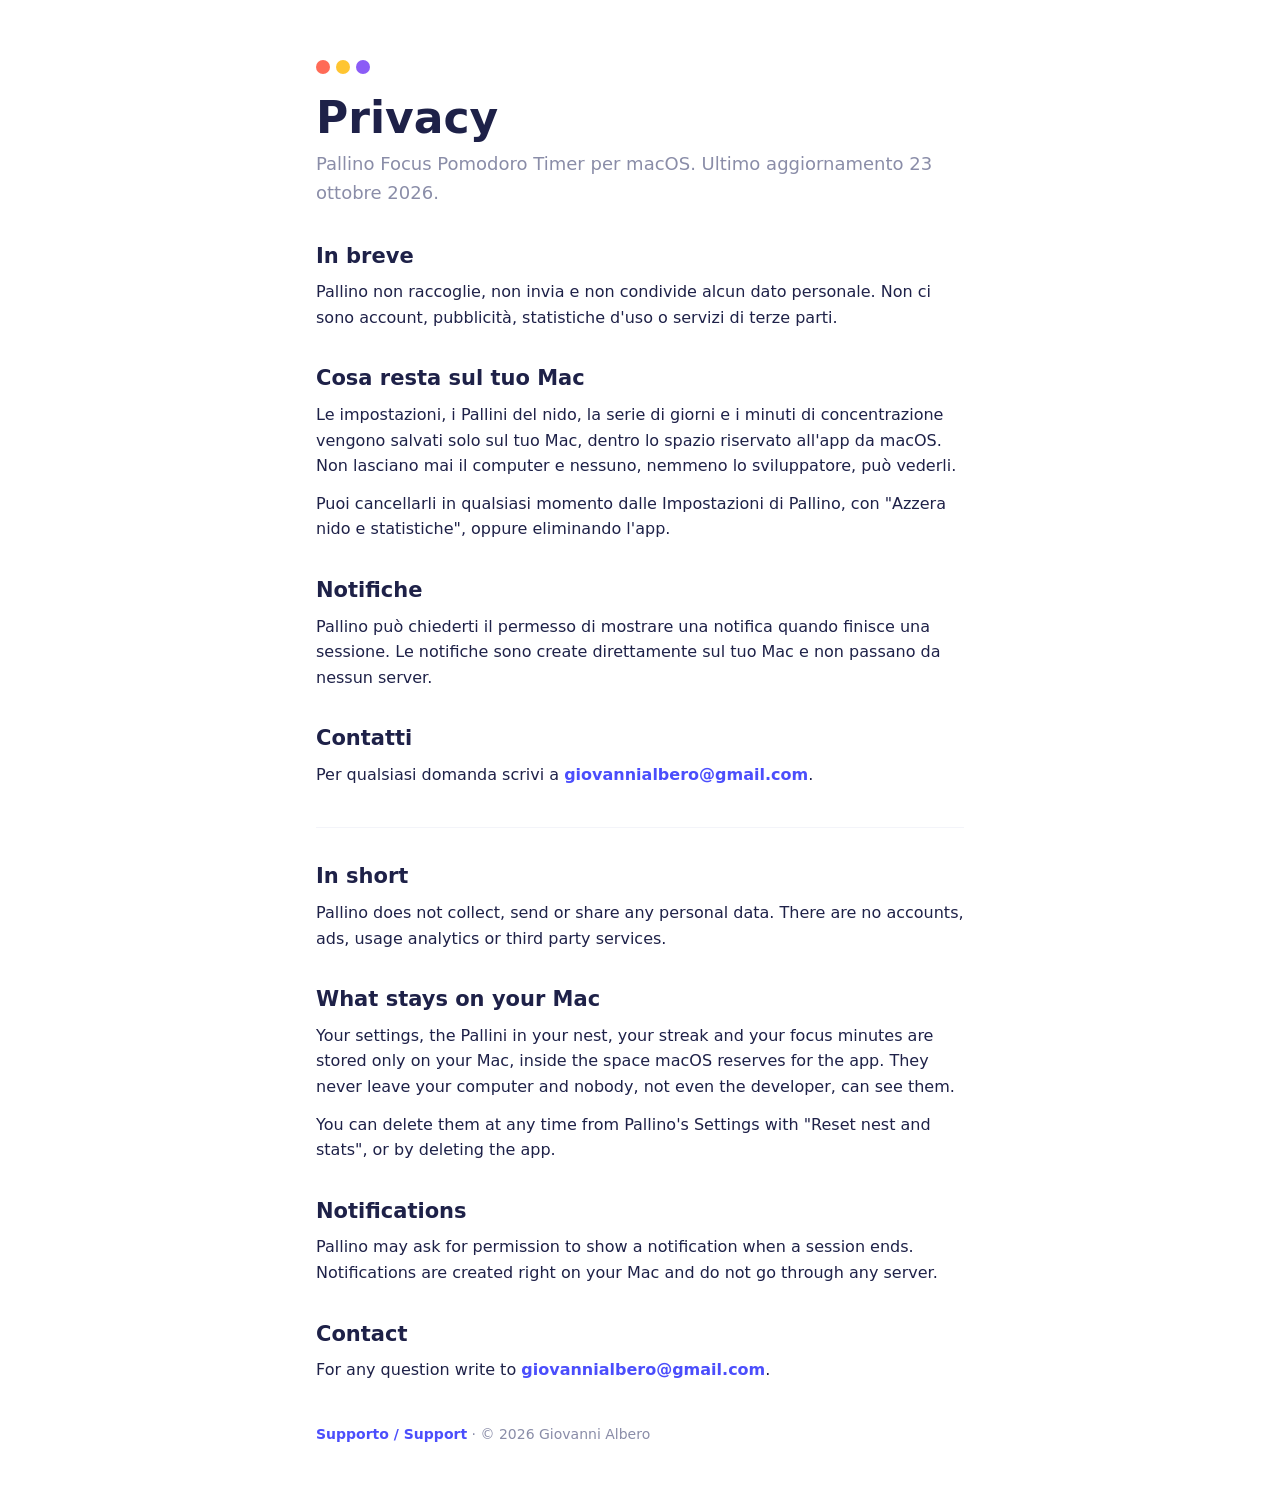
==== privacy.html @ f5a03ddc "Pagine di supporto e privacy di Pallino" ====
<!doctype html>
<html lang="it">
<head>
<meta charset="utf-8">
<meta name="viewport" content="width=device-width, initial-scale=1">
<title>Pallino, privacy</title>
<link rel="stylesheet" href="stile.css">
</head>
<body>
<main>
  <p class="dots"><span></span><span></span><span></span></p>
  <h1>Privacy</h1>
  <p class="lead">Pallino Focus Pomodoro Timer per macOS. Ultimo aggiornamento 23 ottobre 2026.</p>

  <section lang="it">
    <h2>In breve</h2>
    <p>Pallino non raccoglie, non invia e non condivide alcun dato personale. Non ci sono account, pubblicità, statistiche d'uso o servizi di terze parti.</p>
    <h2>Cosa resta sul tuo Mac</h2>
    <p>Le impostazioni, i Pallini del nido, la serie di giorni e i minuti di concentrazione vengono salvati solo sul tuo Mac, dentro lo spazio riservato all'app da macOS. Non lasciano mai il computer e nessuno, nemmeno lo sviluppatore, può vederli.</p>
    <p>Puoi cancellarli in qualsiasi momento dalle Impostazioni di Pallino, con "Azzera nido e statistiche", oppure eliminando l'app.</p>
    <h2>Notifiche</h2>
    <p>Pallino può chiederti il permesso di mostrare una notifica quando finisce una sessione. Le notifiche sono create direttamente sul tuo Mac e non passano da nessun server.</p>
    <h2>Contatti</h2>
    <p>Per qualsiasi domanda scrivi a <a href="mailto:giovannialbero@gmail.com">giovannialbero@gmail.com</a>.</p>
  </section>

  <hr>

  <section lang="en">
    <h2>In short</h2>
    <p>Pallino does not collect, send or share any personal data. There are no accounts, ads, usage analytics or third party services.</p>
    <h2>What stays on your Mac</h2>
    <p>Your settings, the Pallini in your nest, your streak and your focus minutes are stored only on your Mac, inside the space macOS reserves for the app. They never leave your computer and nobody, not even the developer, can see them.</p>
    <p>You can delete them at any time from Pallino's Settings with "Reset nest and stats", or by deleting the app.</p>
    <h2>Notifications</h2>
    <p>Pallino may ask for permission to show a notification when a session ends. Notifications are created right on your Mac and do not go through any server.</p>
    <h2>Contact</h2>
    <p>For any question write to <a href="mailto:giovannialbero@gmail.com">giovannialbero@gmail.com</a>.</p>
  </section>

  <p class="foot"><a href="index.html">Supporto / Support</a> · © 2026 Giovanni Albero</p>
</main>
</body>
</html>
---- stile.css ----
:root {
  --ink: #1E2148;
  --soft: #8A8DA8;
  --surface: #F3F4F9;
  --primary: #4B4EFC;
}
* { box-sizing: border-box; }
body {
  margin: 0;
  background: #fff;
  color: var(--ink);
  font-family: ui-rounded, "SF Pro Rounded", -apple-system, system-ui, sans-serif;
  line-height: 1.6;
}
main { max-width: 680px; margin: 0 auto; padding: 56px 16px 48px; }
.dots { margin: 0 0 12px; }
.dots span { display: inline-block; width: 14px; height: 14px; border-radius: 50%; margin-right: 6px; }
.dots span:nth-child(1) { background: #FF6B57; }
.dots span:nth-child(2) { background: #FFC531; }
.dots span:nth-child(3) { background: #8B5CF6; }
h1 { font-size: 44px; font-weight: 900; margin: 0; line-height: 1.1; }
h2 { font-size: 21px; font-weight: 800; margin: 32px 0 6px; }
.lead { color: var(--soft); font-size: 18px; margin: 8px 0 8px; }
p { margin: 0 0 12px; }
a { color: var(--primary); font-weight: 600; text-decoration: none; }
a:hover { text-decoration: underline; }
hr { border: 0; height: 1px; background: var(--surface); margin: 40px 0 8px; }
.foot { color: var(--soft); font-size: 14px; margin-top: 40px; }
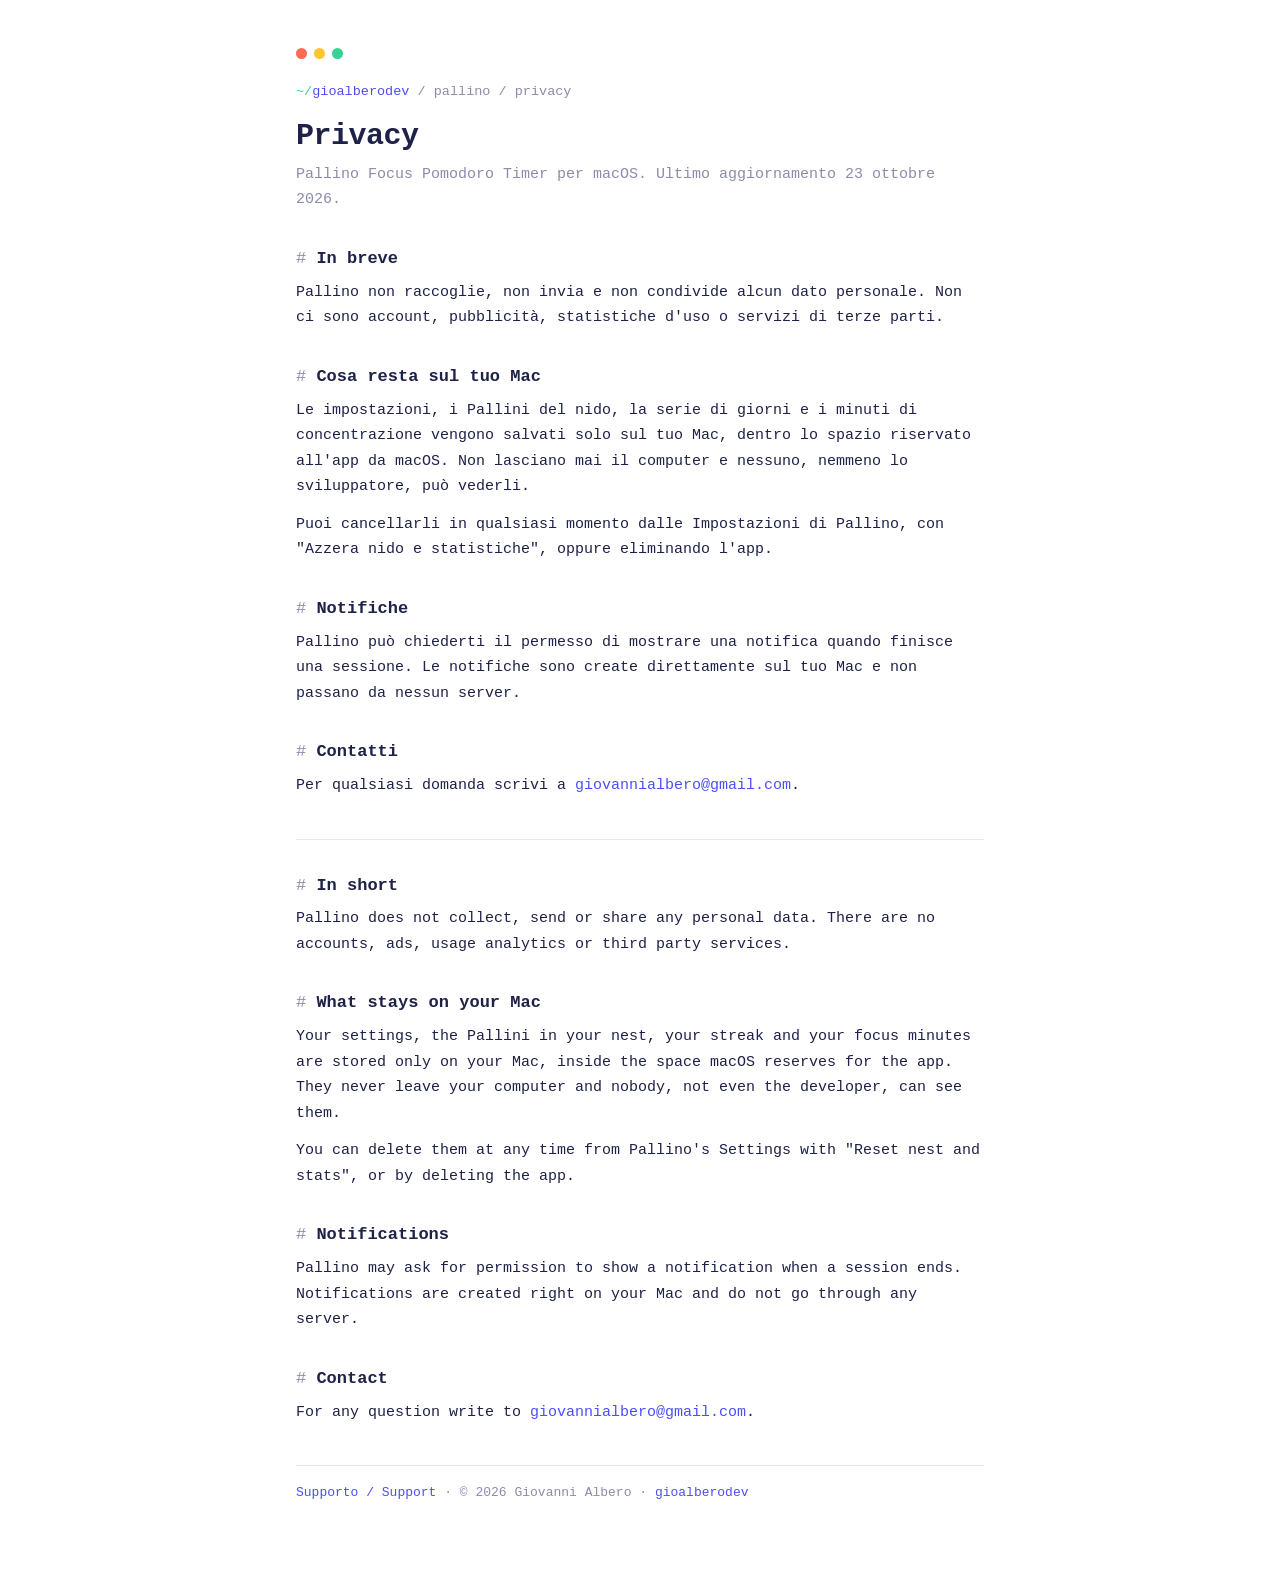
==== commit 07c5c697: "Stile gioalberodev: monospace, percorso e link al sito" ====
--- a/privacy.html
+++ b/privacy.html
@@ -5,10 +5,12 @@
 <meta name="viewport" content="width=device-width, initial-scale=1">
 <title>Pallino, privacy</title>
 <link rel="stylesheet" href="stile.css">
+<link rel="icon" href="https://gio-alb.github.io/img/favicon.png">
 </head>
 <body>
 <main>
   <p class="dots"><span></span><span></span><span></span></p>
+  <p class="crumb"><a href="https://gio-alb.github.io/">gioalberodev</a> / pallino / privacy</p>
   <h1>Privacy</h1>
   <p class="lead">Pallino Focus Pomodoro Timer per macOS. Ultimo aggiornamento 23 ottobre 2026.</p>
 
@@ -38,7 +40,7 @@
     <p>For any question write to <a href="mailto:giovannialbero@gmail.com">giovannialbero@gmail.com</a>.</p>
   </section>
 
-  <p class="foot"><a href="index.html">Supporto / Support</a> · © 2026 Giovanni Albero</p>
+  <p class="foot"><a href="index.html">Supporto / Support</a> · © 2026 Giovanni Albero · <a href="https://gio-alb.github.io/">gioalberodev</a></p>
 </main>
 </body>
 </html>
--- a/stile.css
+++ b/stile.css
@@ -1,28 +1,42 @@
 :root {
+  --bg: #ffffff;
   --ink: #1E2148;
   --soft: #8A8DA8;
-  --surface: #F3F4F9;
+  --line: #E6E7F0;
   --primary: #4B4EFC;
+  --mint: #34D399;
+}
+@media (prefers-color-scheme: dark) {
+  :root {
+    --bg: #0E0F1E;
+    --ink: #E9EAF6;
+    --soft: #8C8FAE;
+    --line: #23253D;
+    --primary: #8F91FF;
+  }
 }
 * { box-sizing: border-box; }
+html { -webkit-text-size-adjust: 100%; }
 body {
   margin: 0;
-  background: #fff;
+  background: var(--bg);
   color: var(--ink);
-  font-family: ui-rounded, "SF Pro Rounded", -apple-system, system-ui, sans-serif;
-  line-height: 1.6;
+  font: 15px/1.7 ui-monospace, "SF Mono", SFMono-Regular, Menlo, Consolas, monospace;
 }
-main { max-width: 680px; margin: 0 auto; padding: 56px 16px 48px; }
-.dots { margin: 0 0 12px; }
-.dots span { display: inline-block; width: 14px; height: 14px; border-radius: 50%; margin-right: 6px; }
+main { max-width: 720px; margin: 0 auto; padding: 48px 16px 56px; }
+.dots { display: flex; gap: 7px; margin: 0 0 22px; }
+.dots span { width: 11px; height: 11px; border-radius: 50%; display: block; }
 .dots span:nth-child(1) { background: #FF6B57; }
 .dots span:nth-child(2) { background: #FFC531; }
-.dots span:nth-child(3) { background: #8B5CF6; }
-h1 { font-size: 44px; font-weight: 900; margin: 0; line-height: 1.1; }
-h2 { font-size: 21px; font-weight: 800; margin: 32px 0 6px; }
-.lead { color: var(--soft); font-size: 18px; margin: 8px 0 8px; }
+.dots span:nth-child(3) { background: #34D399; }
+.crumb { color: var(--soft); font-size: 13.5px; margin: 0 0 14px; }
+.crumb::before { content: "~/"; color: var(--mint); }
+h1 { font-size: 30px; margin: 0; line-height: 1.2; letter-spacing: -0.5px; }
+h2 { font-size: 17px; margin: 32px 0 6px; }
+h2::before { content: "# "; color: var(--soft); font-weight: 400; }
+.lead { color: var(--soft); margin: 8px 0 8px; }
 p { margin: 0 0 12px; }
-a { color: var(--primary); font-weight: 600; text-decoration: none; }
+a { color: var(--primary); text-decoration: none; }
 a:hover { text-decoration: underline; }
-hr { border: 0; height: 1px; background: var(--surface); margin: 40px 0 8px; }
-.foot { color: var(--soft); font-size: 14px; margin-top: 40px; }
+hr { border: 0; height: 1px; background: var(--line); margin: 40px 0 8px; }
+.foot { color: var(--soft); font-size: 13px; margin-top: 40px; border-top: 1px solid var(--line); padding-top: 16px; }
